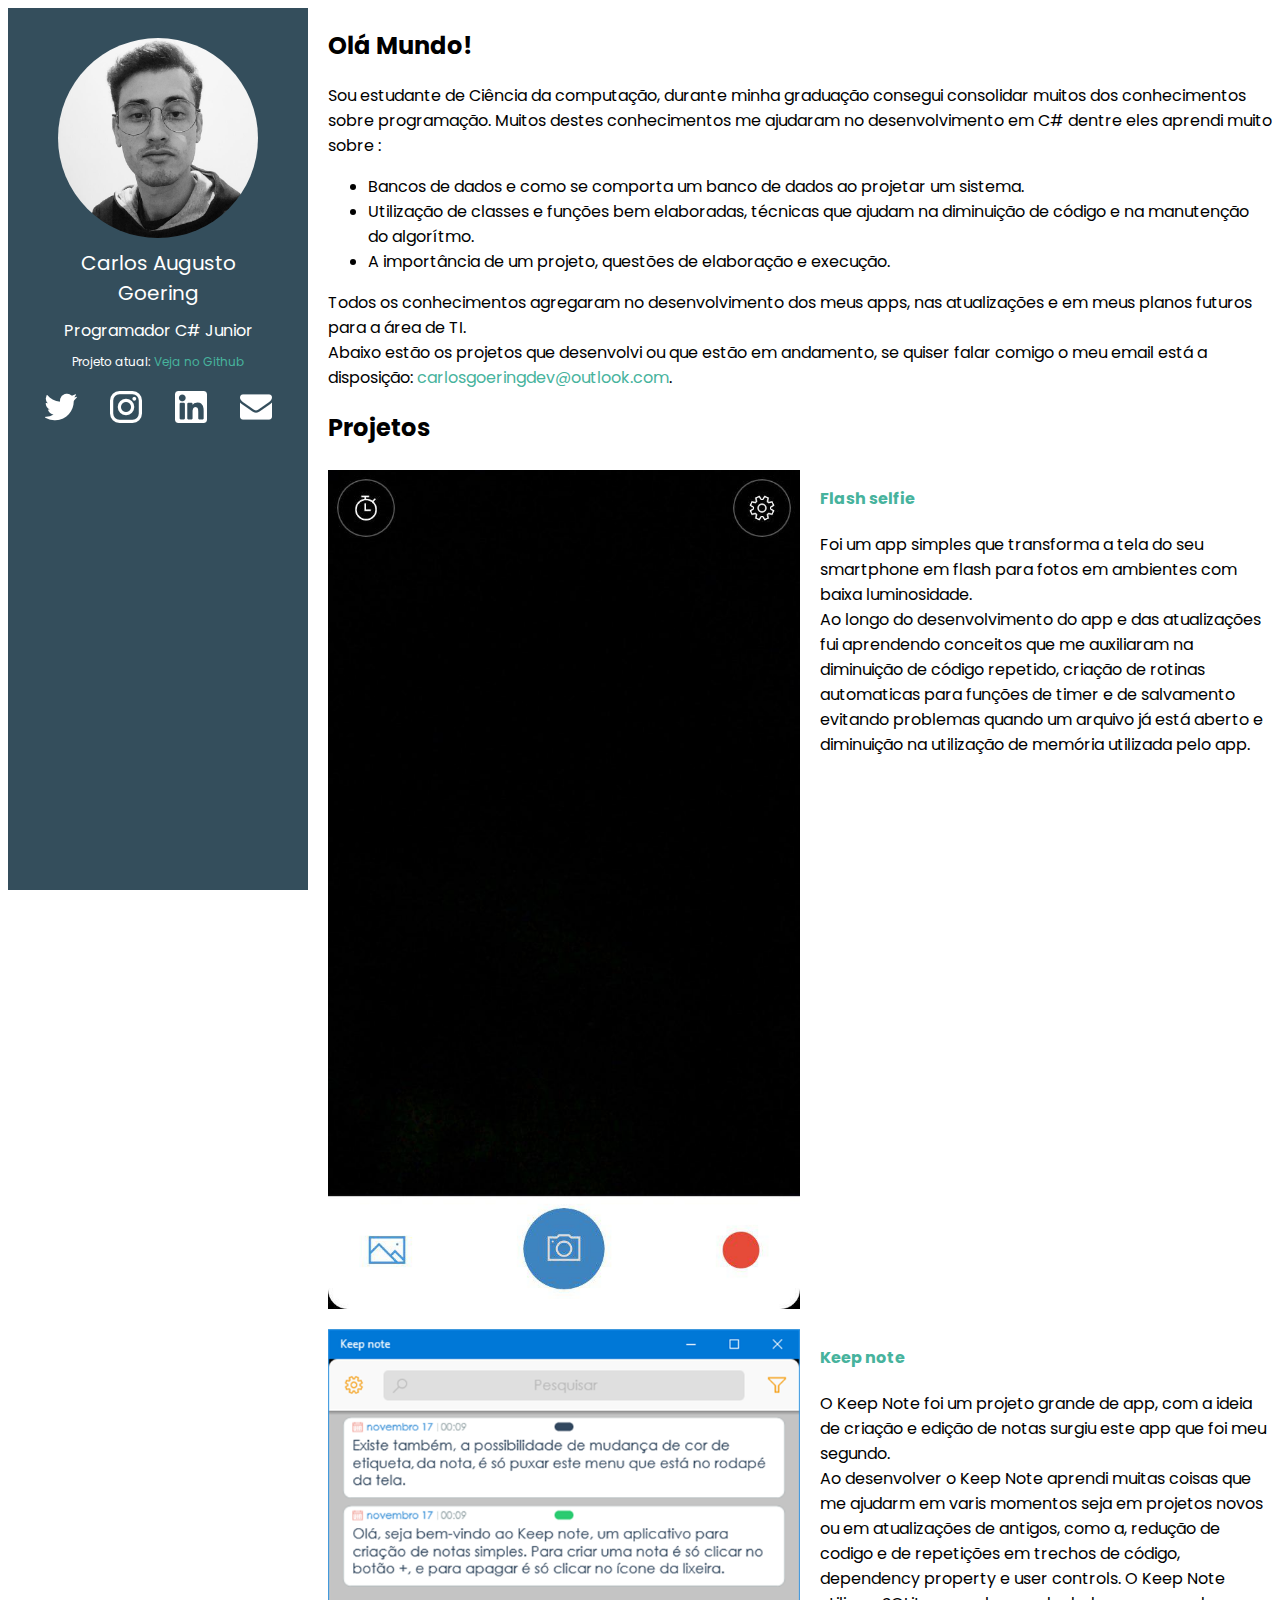
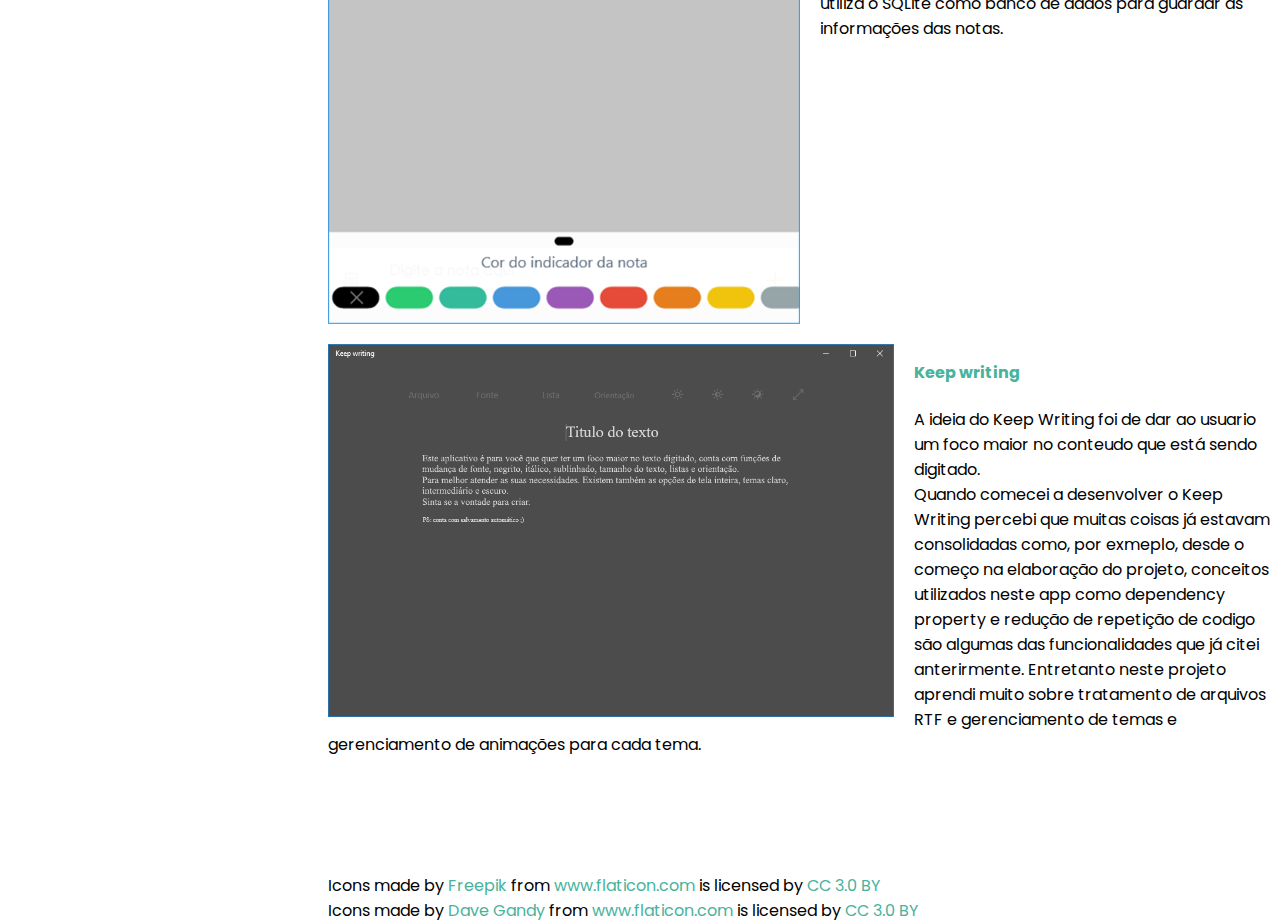
==== index.html @ d2bdf942 "Initial commit" ====
<!DOCTYPE html>
<html lang="pt-BR">
	<head>
		<meta name="viewport" content="width=device-width, initial-scale=1.0">
        <link rel="stylesheet" type="text/css" href="styles.css">
        <link href="https://fonts.googleapis.com/css?family=Poppins&display=swap" rel="stylesheet">
		<title>Carlos Augusto Goering</title>
	</head>
	<body>
        <div class="container" >
            <section class="sidepanel">
                <ul>
                    <li>
                        <i class="fimagecontainer"> <img class="imagemperfil" src="images/photo_2019-07-22_20-27-31.jpg" alt="imagem de perfil"></i>
                        <span class="title" >Carlos Augusto Goering</span>
                        <span class="description" >Programador C# Junior</span>
                        <span class="project">Projeto atual: <a href="https://github.com/carlosgoering">Veja no Github</a></span>
                    </li>
                </ul>
                <section class="logo-container">
                    <ul>
                        <li><a href="https://twitter.com/carlosgoering"><img class="logosocial" src="images/twitter.png" alt="Twitter"></a></li>
                        <li><a href="https://www.instagram.com/carlosgoering/"><img class="logosocial" src="images/instagram.png" alt="Instagram"></a></li>
                        <li><a href="https://www.linkedin.com/in/carlos-goering-88063a160/"><img class="logosocial" src="images/linkedin.png" alt="Linkedin"></a></li>
                        <li><a href="mailto:carlosgoeringdev@outlook.com"><img class="logosocial" src="images/envelope.png" alt="Envie um email"></a></li>
                    </ul>
                </section>
            </section>
            <aside class="content">
                <h2>Olá Mundo!</h2>
                    <p>Sou estudante de Ciência da computação, durante minha graduação consegui consolidar muitos dos conhecimentos sobre programação.  Muitos destes conhecimentos me ajudaram no desenvolvimento em C# dentre eles aprendi muito sobre :<br>
                        <ul>
                            <li>Bancos de dados e como se comporta um banco de dados ao projetar um sistema.</li>
                            <li>Utilização de classes e funções bem elaboradas, técnicas que ajudam na diminuição de código e na manutenção do algorítmo.</li>
                            <li>A importância de um projeto, questões de elaboração e execução.</li>
                        </ul>
                        Todos os conhecimentos agregaram no desenvolvimento dos meus apps, nas atualizações e em meus planos futuros para a área de TI.<br>
                        Abaixo estão os projetos que desenvolvi ou que estão em andamento, se quiser falar comigo o meu email está a disposição: <a href="mailto:carlosgoeringdev@outlook.com">carlosgoeringdev@outlook.com</a>.
                    </p>
                    
                    <section class="projectsection">
                        <h2 class="titleproject">Projetos</h2>
                        <ul class="projectlist">
                            <li class="Project-item">
                                <img class="app-screenshot-portrait" src="images/projects/Flash selfie.png" alt="flash selfie tela inicial">
							    <h4 class="titleprojectlist"><a href="https://www.microsoft.com/pt-br/store/apps/flash-selfie/9nblggh6jbrp">Flash selfie</a></h4>
							    <p class="textprojectitem">Foi um app simples que transforma a tela do seu smartphone em flash para fotos em ambientes com baixa luminosidade.
								<br>
								Ao longo do desenvolvimento do app e das atualizações fui aprendendo conceitos que me auxiliaram na diminuição de código repetido, criação de rotinas automaticas para funções de timer e de salvamento evitando problemas quando um arquivo já está aberto e diminuição na utilização de memória utilizada pelo app.
							    </p>
                            </li>
                            <li class="Project-item">
                                <img class="app-screenshot-portrait" src="images/projects/Keep note.png" alt="Keep note tela inicial">
							    <h4 class="titleprojectlist"><a href="https://www.microsoft.com/pt-br/p/keep-note/9nn2qrgt91nn?activetab=pivot%3Aoverviewtab">Keep note</a></h4>
							    <p class="textprojectitem">O Keep Note foi um projeto grande de app, com a ideia de criação e edição de notas surgiu este app que foi meu segundo.
								<br>
								Ao desenvolver o Keep Note aprendi muitas coisas que me ajudarm em varis momentos seja em projetos novos ou em atualizações de antigos, como a, redução de codigo e de repetições em trechos de código, dependency property e user controls.
								O Keep Note utiliza o SQLite como banco de dados para guardar as informações das notas.
							    </p>
                            </li>
                            <li>
                                <img class="app-screenshot-wide" src="images/projects/Keep writing.PNG" alt="Keep Writing tela inicial">
							    <h4 class="titleprojectlist"><a href="https://www.microsoft.com/pt-br/p/keep-writing/9p1pl6dm9nwb?activetab=pivot:overviewtab">Keep writing</a></h4>
							    <p class="textprojectitem">A ideia do Keep Writing foi de dar ao usuario um foco maior no conteudo que está sendo digitado.
								<br>
								Quando comecei a desenvolver o Keep Writing percebi que muitas coisas já estavam consolidadas como, por exmeplo, desde o começo na elaboração do projeto, conceitos utilizados neste app como dependency property e redução de repetição de codigo são algumas das funcionalidades que já citei anterirmente. Entretanto neste projeto aprendi muito sobre tratamento de arquivos RTF e gerenciamento de temas e gerenciamento de animações para cada tema.  
							    </p>
                            </li>
                        </ul>
                    </section>
            </aside>
            <footer>
                    <div>Icons made by <a href="https://www.flaticon.com/authors/freepik" title="Freepik">Freepik</a> from <a href="https://www.flaticon.com/"                 title="Flaticon">www.flaticon.com</a> is licensed by <a href="http://creativecommons.org/licenses/by/3.0/" title="Creative Commons BY 3.0" target="_blank">CC 3.0 BY</a></div>
					<div>Icons made by <a href="https://www.flaticon.com/authors/dave-gandy" title="Dave Gandy">Dave Gandy</a> from <a href="https://www.flaticon.com/"                 title="Flaticon">www.flaticon.com</a> is licensed by <a href="http://creativecommons.org/licenses/by/3.0/" title="Creative Commons BY 3.0" target="_blank">CC 3.0 BY</a></div>
            </footer>
        </div>
	</body>
</html>
---- styles.css ----
body{
    font-family: 'Poppins', sans-serif;
}

* {
	box-sizing: border-box;
}

.content{
    grid-area:content;
    padding-left: 320px;
    padding-top: 0px;
}

.container{
    width:100%;
    height: 100vh;
    display:grid;
    grid-template-areas: "sidebar""content""footer";
    grid-template-columns: 1fr;
    grid-template-rows: auto auto auto;
}

.sidepanel{
    grid-area: sidebar;
    background-color: #344e5c;
    position:fixed;
    width: 300px;
	height: 98vh;
	padding: 20px;
}

footer{
    grid-area: footer;
    margin-left:320px;
    margin-bottom: 7px;
}

a{
    color: #47B39D;
    text-decoration: none;
}

p{
    color: black;
}

.textmenu-name{
    color:white;
    text-align: center;
    padding-top: 10px;
}
.textmenu-titledev{
    color:white;
    text-align: center;
}
.textmenu-project{
    color: white;
    text-align: center;
    padding-top: 20px;
}

.imagemperfil{
    border-radius: 60%;
    width: 200px;
    height: 200px;
    display: block;
    margin: auto;
}

.sidepanel ul, .logo-container ul{
    display: flex;
    justify-content: space-around;
    list-style-type: none;
    margin: 0;
    padding: 0;
}

span{
    text-align: center;
}

.sidepanel li, .logo-container li{
    padding: 10px;
    display: grid;
    grid-template-columns: auto;
    grid-template-rows: auto auto auto auto ;
    align-items: center;
    grid-row-gap: 10px;
}

.fimagecontainer{
    grid-area: 1 / 1 / 2 / 1;
    text-align: center;
}

.title{
    grid-area: 2 / 1 / 2 / 1;
    font-size: 20px;
}
.description{
    grid-area: 3 / 1 / 3 / 1;
}
.project{
    grid-area: 4 / 1 / 4 / 1;
    font-size: 12px;
}
.logo-container{
    padding-bottom: 100px;
    bottom: 10px;
}

span a{
    animation-name: fontlinkcolor;
    animation-duration: 2s;
    animation-iteration-count: infinite;
    animation-direction: alternate;
}
span a:hover{
    opacity: 0.5;
    color: rgb(255, 255, 255);
}

.sidepanel li, .logo-container li, .fimagecontainer, .title, .description, .project{
    color:white;
}

.projectsection ul{
    list-style-type: none;
    margin: 0;
    padding: 0;
    display:grid;
    grid-template-rows:auto auto auto;
    grid-gap: 10px;
    padding-bottom: 100px;
}

.app-screenshot-portrait, .app-screenshot-wide{
    float:left; 
    margin:5px 20px 5px 0px;
}
.app-screenshot-portrait{
    min-width: 45%;
    max-width: 50%;
}
.app-screenshot-wide{
    min-width: 35%;
    max-width: 60%;
}

@keyframes fontlinkcolor {
    from {color: #47B39D;}
    to {color: white;}
}

@media screen and (max-width: 700px) {
	.content {
        padding-left: 0px;
	}
    
    .sidepanel {
		width: auto;
		height: 290px;
		position: relative;
		display: grid;
        grid-template-columns: auto;
        grid-template-rows: auto auto auto;
        grid-template-areas: "image""text"
        "icons";
    }

    .imagemperfil{
        width: 120px;
        height: 120px;
        grid-area: image;
    }
    
    .textmenu-name, .textmenu-titledev, .textmenu-project{
        display: block;
        grid-area: text;
    }

    .logo-container{
        grid-area: icons;
    }

    footer{
        margin-left:0px;
    }
    .sidepanel li, .logo-container li{
        grid-template-columns: auto;
        grid-template-rows: auto auto auto;
        grid-column-gap: 10px;
        grid-row-gap: 0px;
    }

    .fimagecontainer{
        grid-area: 1 / 1 / 1 / 1;
    }
    .title{
        grid-area: 2 / 1 / 2 / 1;
    }
    .description{
        grid-area: 3 / 1 / 3 / 1;
    }
    .project{
        grid-area: 4 / 1 / 4 / 1;
    }
    .app-screenshot-portrait{
        width: 200px;
    }
    .app-screenshot-wide{
        width: 480px;
    }
}
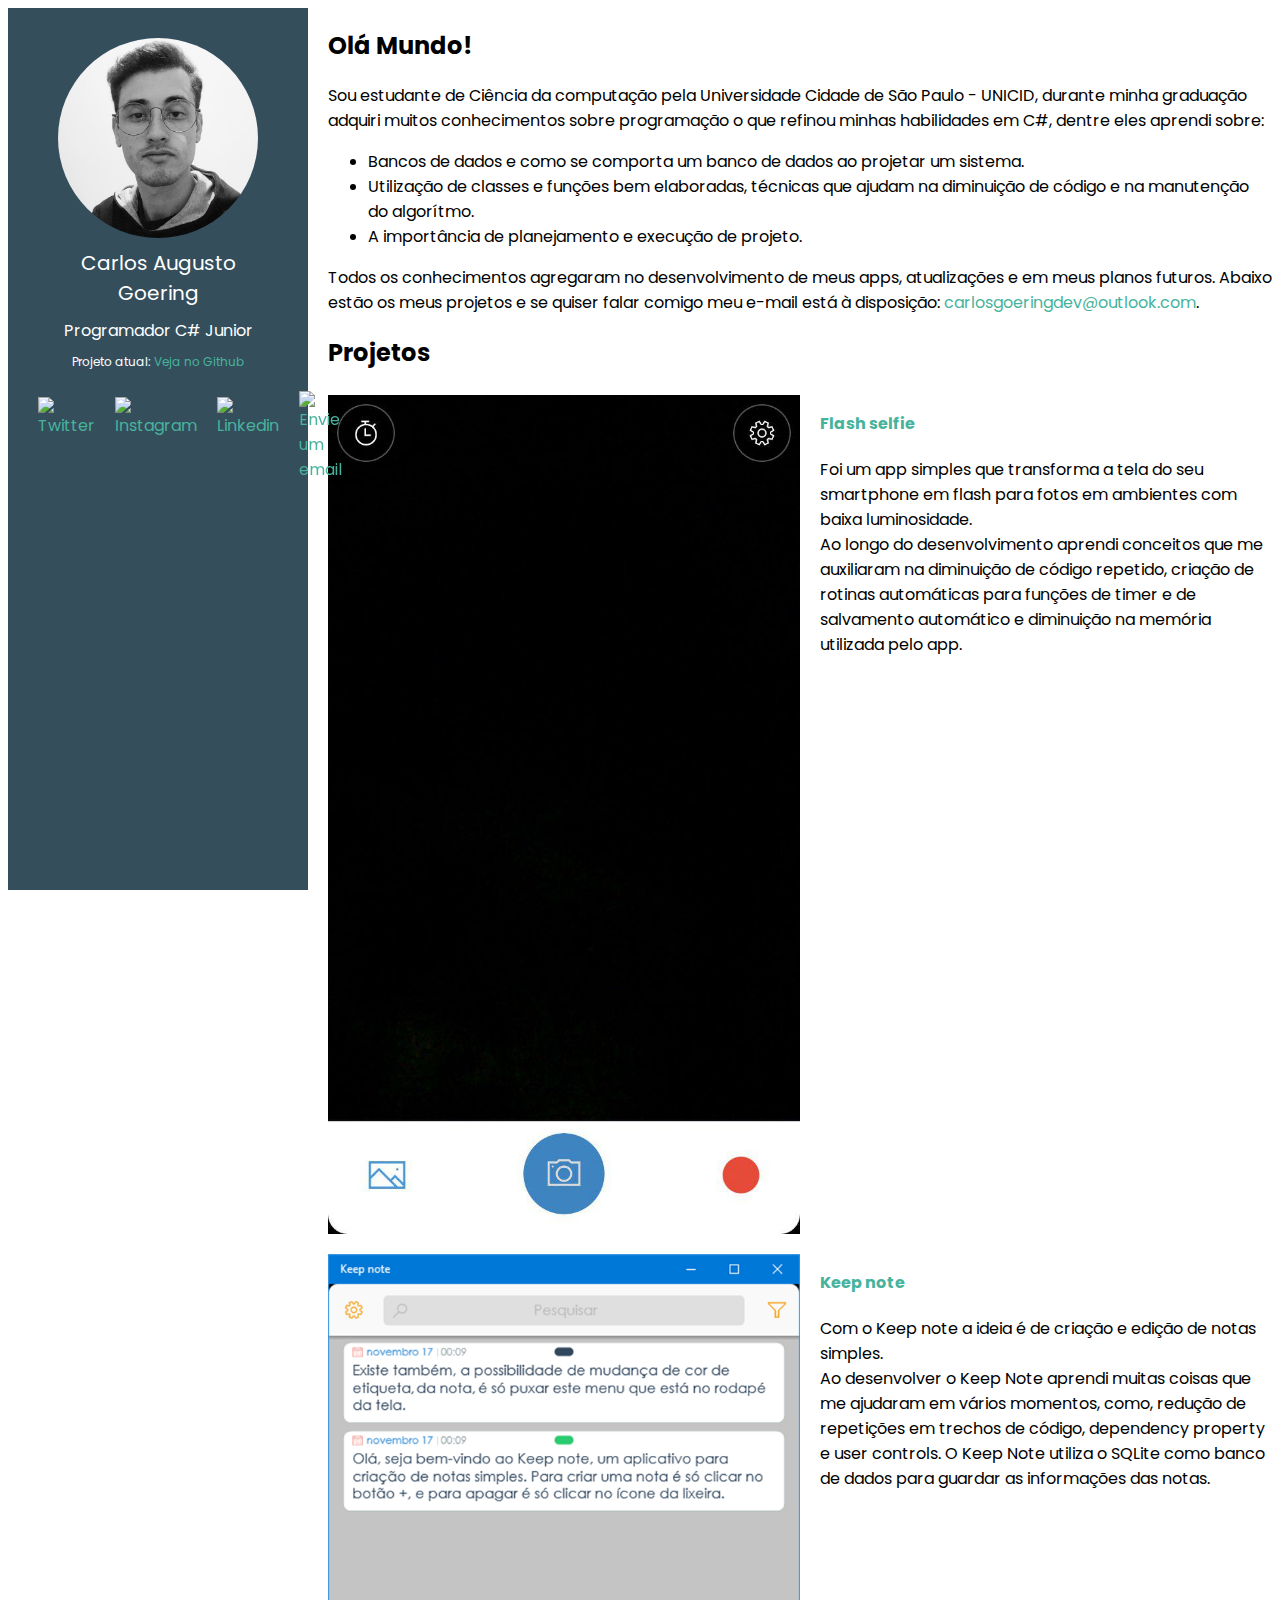
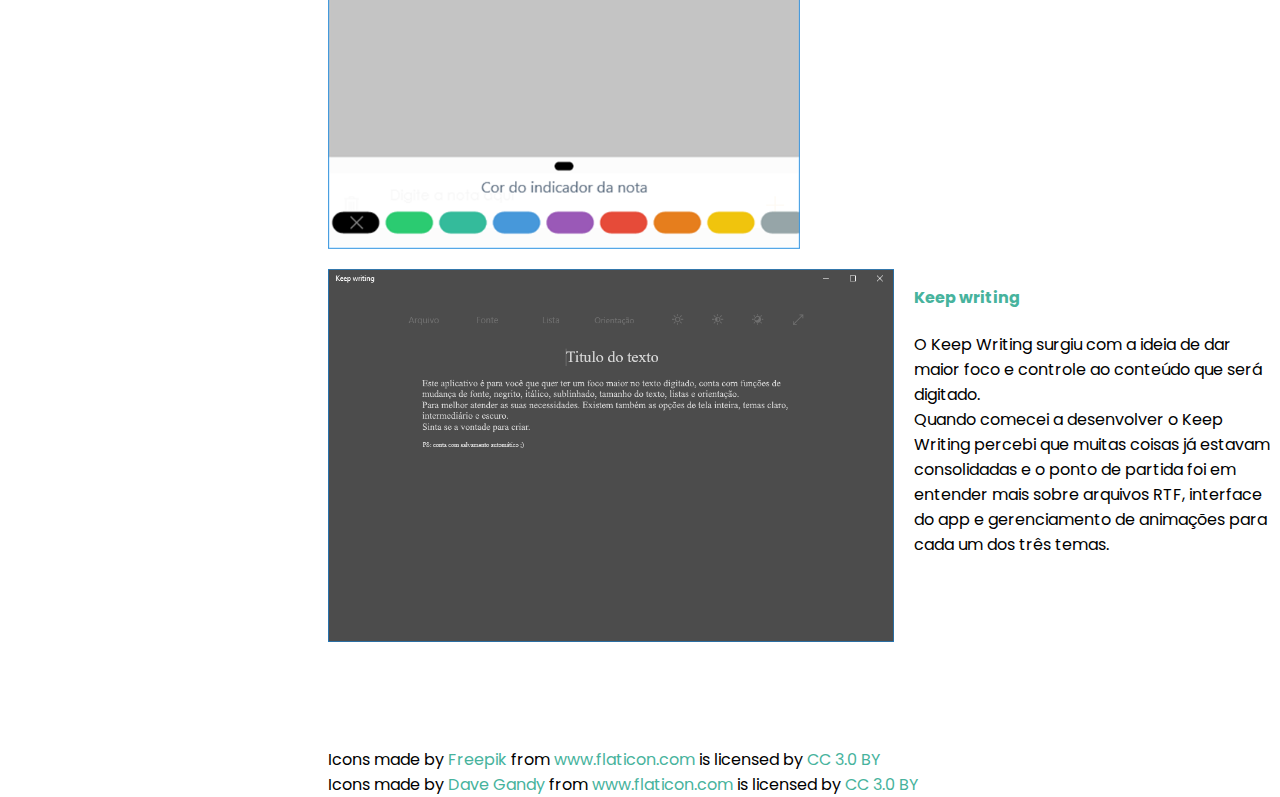
==== commit 6d35d558: "Update indes.html" ====
--- a/index.html
+++ b/index.html
@@ -4,6 +4,8 @@
 		<meta name="viewport" content="width=device-width, initial-scale=1.0">
         <link rel="stylesheet" type="text/css" href="styles.css">
         <link href="https://fonts.googleapis.com/css?family=Poppins&display=swap" rel="stylesheet">
+        <meta charset="UTF-8"/>
+        <link rel="shortcut icon" type="image/png" href="images/favicon.png"/>
 		<title>Carlos Augusto Goering</title>
 	</head>
 	<body>
@@ -19,25 +21,24 @@
                 </ul>
                 <section class="logo-container">
                     <ul>
-                        <li><a href="https://twitter.com/carlosgoering"><img class="logosocial" src="images/twitter.png" alt="Twitter"></a></li>
-                        <li><a href="https://www.instagram.com/carlosgoering/"><img class="logosocial" src="images/instagram.png" alt="Instagram"></a></li>
-                        <li><a href="https://www.linkedin.com/in/carlos-goering-88063a160/"><img class="logosocial" src="images/linkedin.png" alt="Linkedin"></a></li>
-                        <li><a href="mailto:carlosgoeringdev@outlook.com"><img class="logosocial" src="images/envelope.png" alt="Envie um email"></a></li>
+                        <li><a href="https://twitter.com/carlosgoering"><img class="logosocial" src="images/Twitter.svg" alt="Twitter"></a></li>
+                        <li><a href="https://www.instagram.com/carlosgoering/"><img class="logosocial" src="images/Instagram.svg" alt="Instagram"></a></li>
+                        <li><a href="https://www.linkedin.com/in/carlos-goering-88063a160/"><img class="logosocial" src="images/linkedin.svg" alt="Linkedin"></a></li>
+                        <li><a href="mailto:carlosgoeringdev@outlook.com"><img class="logosocial" src="images/Email.svg" alt="Envie um email"></a></li>
                     </ul>
                 </section>
             </section>
             <aside class="content">
                 <h2>Olá Mundo!</h2>
-                    <p>Sou estudante de Ciência da computação, durante minha graduação consegui consolidar muitos dos conhecimentos sobre programação.  Muitos destes conhecimentos me ajudaram no desenvolvimento em C# dentre eles aprendi muito sobre :<br>
+                    <p>Sou estudante de Ciência da computação pela Universidade Cidade de São Paulo - UNICID, durante minha graduação adquiri muitos conhecimentos sobre programação o que refinou minhas habilidades em C#, dentre eles aprendi sobre:<br>
                         <ul>
                             <li>Bancos de dados e como se comporta um banco de dados ao projetar um sistema.</li>
                             <li>Utilização de classes e funções bem elaboradas, técnicas que ajudam na diminuição de código e na manutenção do algorítmo.</li>
-                            <li>A importância de um projeto, questões de elaboração e execução.</li>
+                            <li>A importância de planejamento e execução de projeto.</li>
                         </ul>
-                        Todos os conhecimentos agregaram no desenvolvimento dos meus apps, nas atualizações e em meus planos futuros para a área de TI.<br>
-                        Abaixo estão os projetos que desenvolvi ou que estão em andamento, se quiser falar comigo o meu email está a disposição: <a href="mailto:carlosgoeringdev@outlook.com">carlosgoeringdev@outlook.com</a>.
+                        Todos os conhecimentos agregaram no desenvolvimento de meus apps, atualizações e em meus planos futuros. 
+                        Abaixo estão os meus projetos e se quiser falar comigo meu e-mail está à disposição: <a href="mailto:carlosgoeringdev@outlook.com">carlosgoeringdev@outlook.com</a>.
                     </p>
-                    
                     <section class="projectsection">
                         <h2 class="titleproject">Projetos</h2>
                         <ul class="projectlist">
@@ -46,24 +47,24 @@
 							    <h4 class="titleprojectlist"><a href="https://www.microsoft.com/pt-br/store/apps/flash-selfie/9nblggh6jbrp">Flash selfie</a></h4>
 							    <p class="textprojectitem">Foi um app simples que transforma a tela do seu smartphone em flash para fotos em ambientes com baixa luminosidade.
 								<br>
-								Ao longo do desenvolvimento do app e das atualizações fui aprendendo conceitos que me auxiliaram na diminuição de código repetido, criação de rotinas automaticas para funções de timer e de salvamento evitando problemas quando um arquivo já está aberto e diminuição na utilização de memória utilizada pelo app.
+								Ao longo do desenvolvimento aprendi conceitos que me auxiliaram na diminuição de código repetido, criação de rotinas automáticas para funções de timer e de salvamento automático e diminuição na memória utilizada pelo app.
 							    </p>
                             </li>
                             <li class="Project-item">
                                 <img class="app-screenshot-portrait" src="images/projects/Keep note.png" alt="Keep note tela inicial">
 							    <h4 class="titleprojectlist"><a href="https://www.microsoft.com/pt-br/p/keep-note/9nn2qrgt91nn?activetab=pivot%3Aoverviewtab">Keep note</a></h4>
-							    <p class="textprojectitem">O Keep Note foi um projeto grande de app, com a ideia de criação e edição de notas surgiu este app que foi meu segundo.
+							    <p class="textprojectitem">Com o Keep note a ideia é de criação e edição de notas simples.
 								<br>
-								Ao desenvolver o Keep Note aprendi muitas coisas que me ajudarm em varis momentos seja em projetos novos ou em atualizações de antigos, como a, redução de codigo e de repetições em trechos de código, dependency property e user controls.
-								O Keep Note utiliza o SQLite como banco de dados para guardar as informações das notas.
+								Ao desenvolver o Keep Note aprendi muitas coisas que me ajudaram em vários momentos, como, redução de repetições em trechos de código, dependency property e user controls. 
+                                O Keep Note utiliza o SQLite como banco de dados para guardar as informações das notas. 
 							    </p>
                             </li>
                             <li>
                                 <img class="app-screenshot-wide" src="images/projects/Keep writing.PNG" alt="Keep Writing tela inicial">
 							    <h4 class="titleprojectlist"><a href="https://www.microsoft.com/pt-br/p/keep-writing/9p1pl6dm9nwb?activetab=pivot:overviewtab">Keep writing</a></h4>
-							    <p class="textprojectitem">A ideia do Keep Writing foi de dar ao usuario um foco maior no conteudo que está sendo digitado.
+							    <p class="textprojectitem">O Keep Writing surgiu com a ideia de dar maior foco e controle ao conteúdo que será digitado.
 								<br>
-								Quando comecei a desenvolver o Keep Writing percebi que muitas coisas já estavam consolidadas como, por exmeplo, desde o começo na elaboração do projeto, conceitos utilizados neste app como dependency property e redução de repetição de codigo são algumas das funcionalidades que já citei anterirmente. Entretanto neste projeto aprendi muito sobre tratamento de arquivos RTF e gerenciamento de temas e gerenciamento de animações para cada tema.  
+								Quando comecei a desenvolver o Keep Writing percebi que muitas coisas já estavam consolidadas e o ponto de partida foi em entender mais sobre arquivos RTF, interface do app e gerenciamento de animações para cada um dos três temas.
 							    </p>
                             </li>
                         </ul>
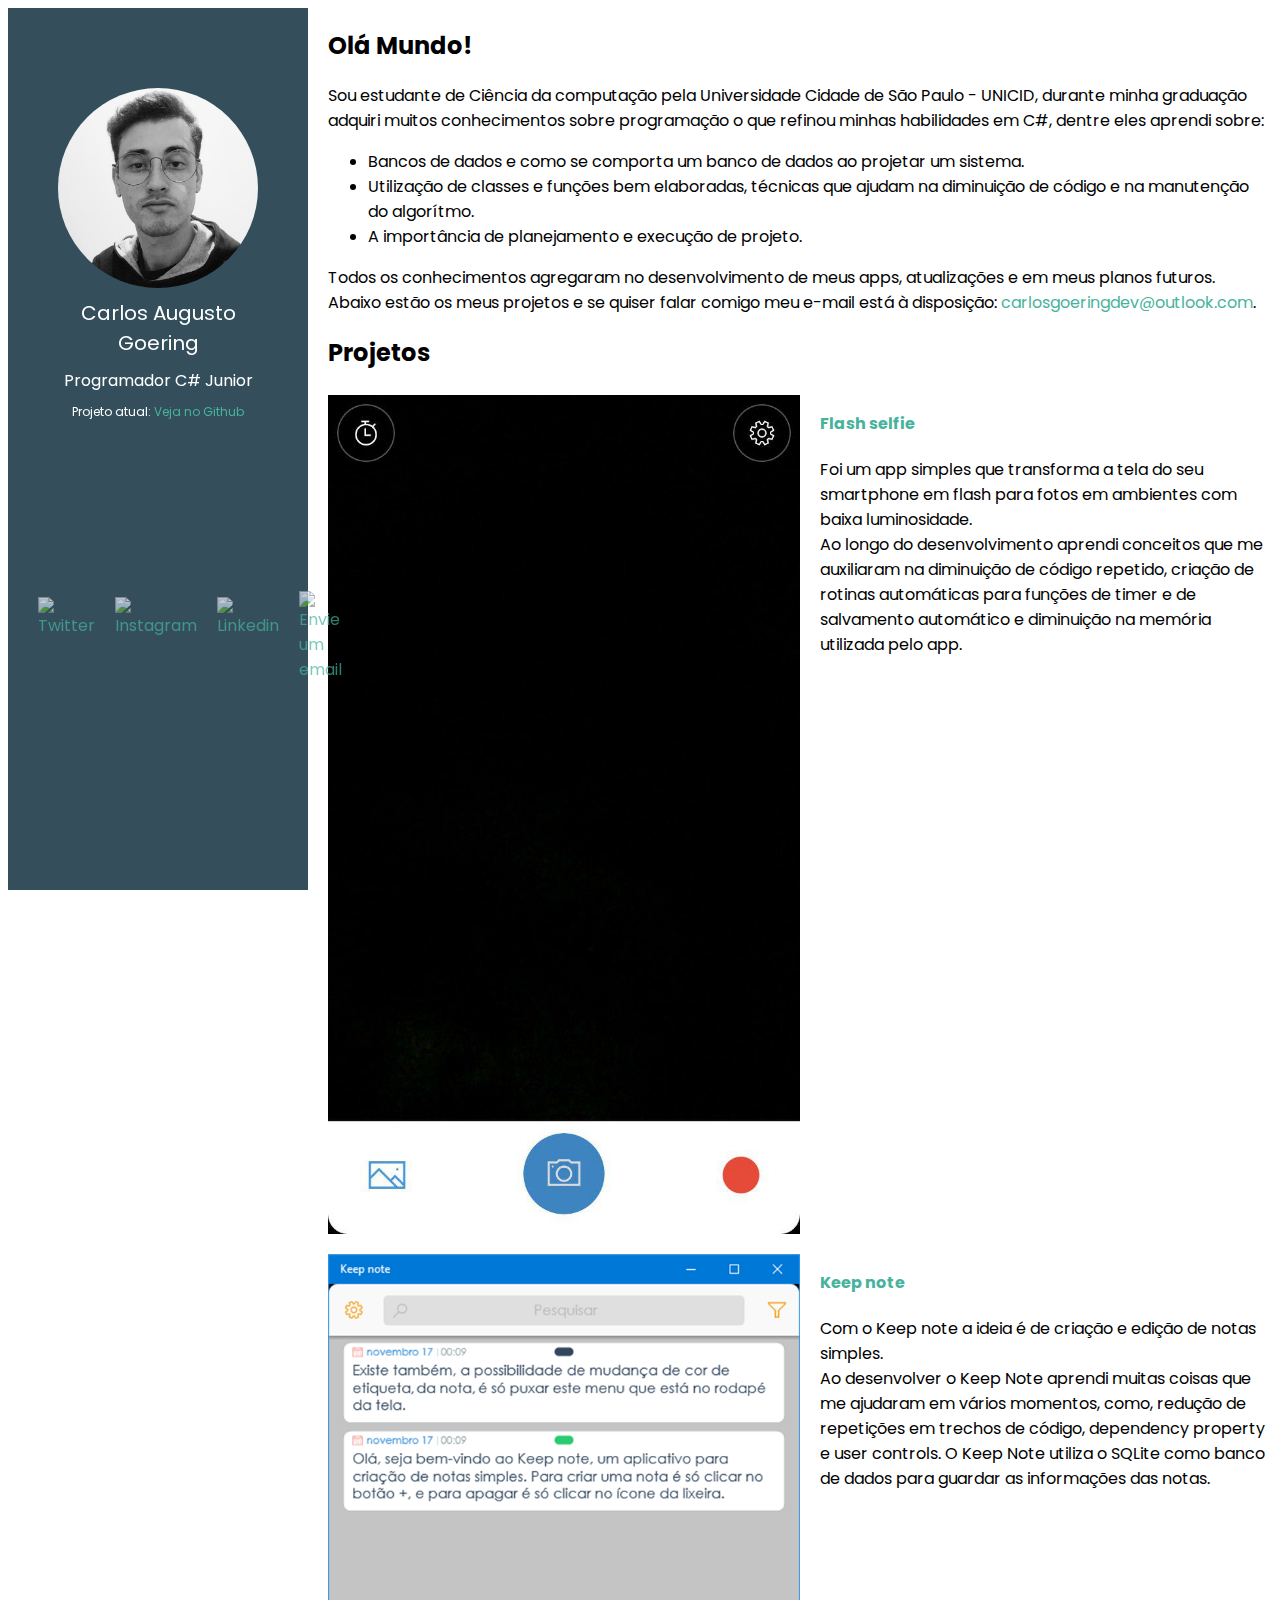
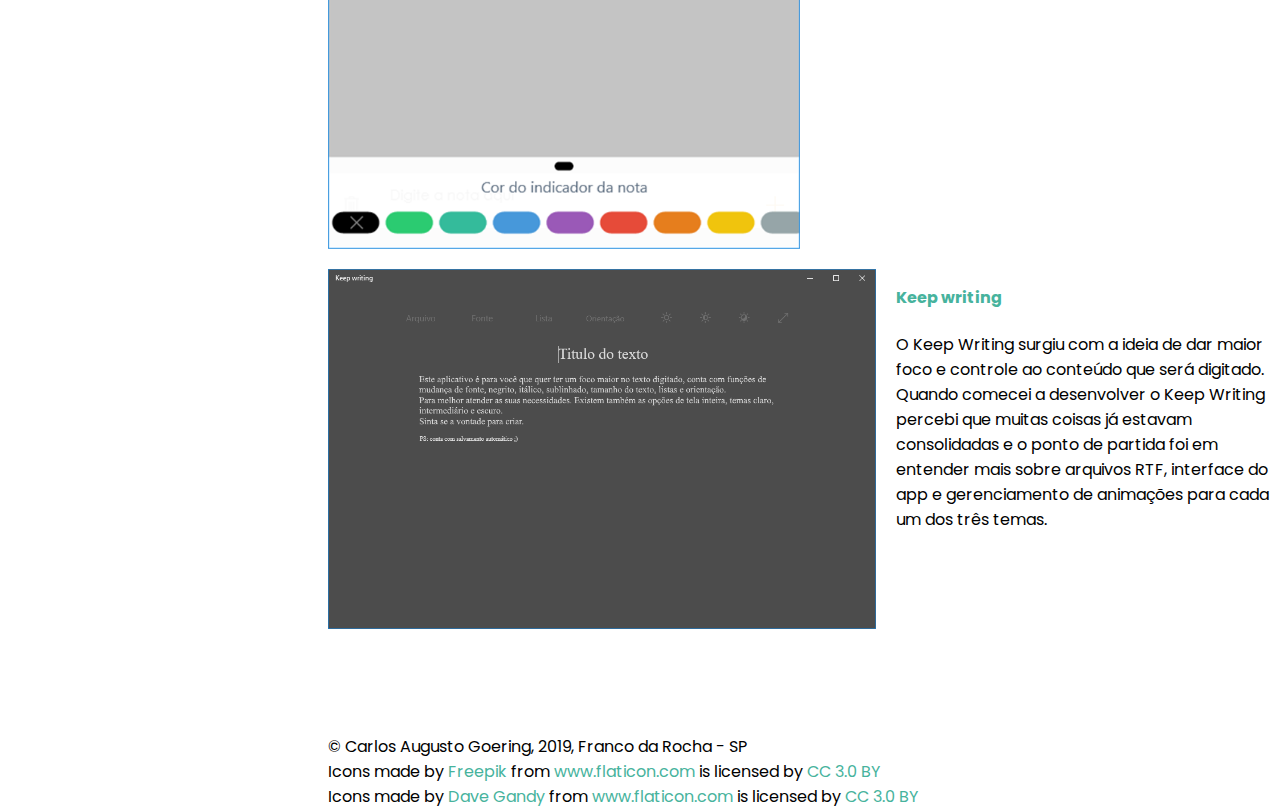
==== commit 56d570dd: "atualização de interface" ====
--- a/index.html
+++ b/index.html
@@ -1,7 +1,17 @@
 <!DOCTYPE html>
 <html lang="pt-BR">
 	<head>
-		<meta name="viewport" content="width=device-width, initial-scale=1.0">
+        <!-- Global site tag (gtag.js) - Google Analytics -->
+        <script async src="https://www.googletagmanager.com/gtag/js?id=UA-144845903-1"></script>
+        <script>
+        window.dataLayer = window.dataLayer || [];
+        function gtag(){dataLayer.push(arguments);}
+        gtag('js', new Date());
+
+        gtag('config', 'UA-144845903-1');
+        </script>
+
+		<meta name="viewport" content="width=device-width, initial-scale=1, maximum-scale=1, user-scalable=0">
         <link rel="stylesheet" type="text/css" href="styles.css">
         <link href="https://fonts.googleapis.com/css?family=Poppins&display=swap" rel="stylesheet">
         <meta charset="UTF-8"/>
@@ -37,6 +47,7 @@
                             <li>A importância de planejamento e execução de projeto.</li>
                         </ul>
                         Todos os conhecimentos agregaram no desenvolvimento de meus apps, atualizações e em meus planos futuros. 
+                        <br>
                         Abaixo estão os meus projetos e se quiser falar comigo meu e-mail está à disposição: <a href="mailto:carlosgoeringdev@outlook.com">carlosgoeringdev@outlook.com</a>.
                     </p>
                     <section class="projectsection">
@@ -65,12 +76,13 @@
 							    <p class="textprojectitem">O Keep Writing surgiu com a ideia de dar maior foco e controle ao conteúdo que será digitado.
 								<br>
 								Quando comecei a desenvolver o Keep Writing percebi que muitas coisas já estavam consolidadas e o ponto de partida foi em entender mais sobre arquivos RTF, interface do app e gerenciamento de animações para cada um dos três temas.
-							    </p>
+                                </p>
                             </li>
                         </ul>
                     </section>
             </aside>
             <footer>
+                    <span> &copy; Carlos Augusto Goering, 2019, Franco da Rocha - SP</span>
                     <div>Icons made by <a href="https://www.flaticon.com/authors/freepik" title="Freepik">Freepik</a> from <a href="https://www.flaticon.com/"                 title="Flaticon">www.flaticon.com</a> is licensed by <a href="http://creativecommons.org/licenses/by/3.0/" title="Creative Commons BY 3.0" target="_blank">CC 3.0 BY</a></div>
 					<div>Icons made by <a href="https://www.flaticon.com/authors/dave-gandy" title="Dave Gandy">Dave Gandy</a> from <a href="https://www.flaticon.com/"                 title="Flaticon">www.flaticon.com</a> is licensed by <a href="http://creativecommons.org/licenses/by/3.0/" title="Creative Commons BY 3.0" target="_blank">CC 3.0 BY</a></div>
             </footer>
--- a/styles.css
+++ b/styles.css
@@ -46,6 +46,12 @@
     color: black;
 }
 
+.logosocial{
+    opacity: 0.7;
+    width:24px;
+    height:24px;
+}
+
 .textmenu-name{
     color:white;
     text-align: center;
@@ -75,6 +81,12 @@
     list-style-type: none;
     margin: 0;
     padding: 0;
+}
+.sidepanel ul{
+    margin-top: 50px;
+}
+.logo-container ul{
+    margin-top: 150px
 }
 
 span{
@@ -105,10 +117,6 @@
 .project{
     grid-area: 4 / 1 / 4 / 1;
     font-size: 12px;
-}
-.logo-container{
-    padding-bottom: 100px;
-    bottom: 10px;
 }
 
 span a{
@@ -146,7 +154,7 @@
 }
 .app-screenshot-wide{
     min-width: 35%;
-    max-width: 60%;
+    max-width: 58%;
 }
 
 @keyframes fontlinkcolor {
@@ -195,6 +203,14 @@
         grid-row-gap: 0px;
     }
 
+    .sidepanel ul, .logo-container ul{
+        margin-top: 0px;
+    }
+    .logo-container{
+        width: 300px;
+        margin: auto;
+    }
+
     .fimagecontainer{
         grid-area: 1 / 1 / 1 / 1;
     }
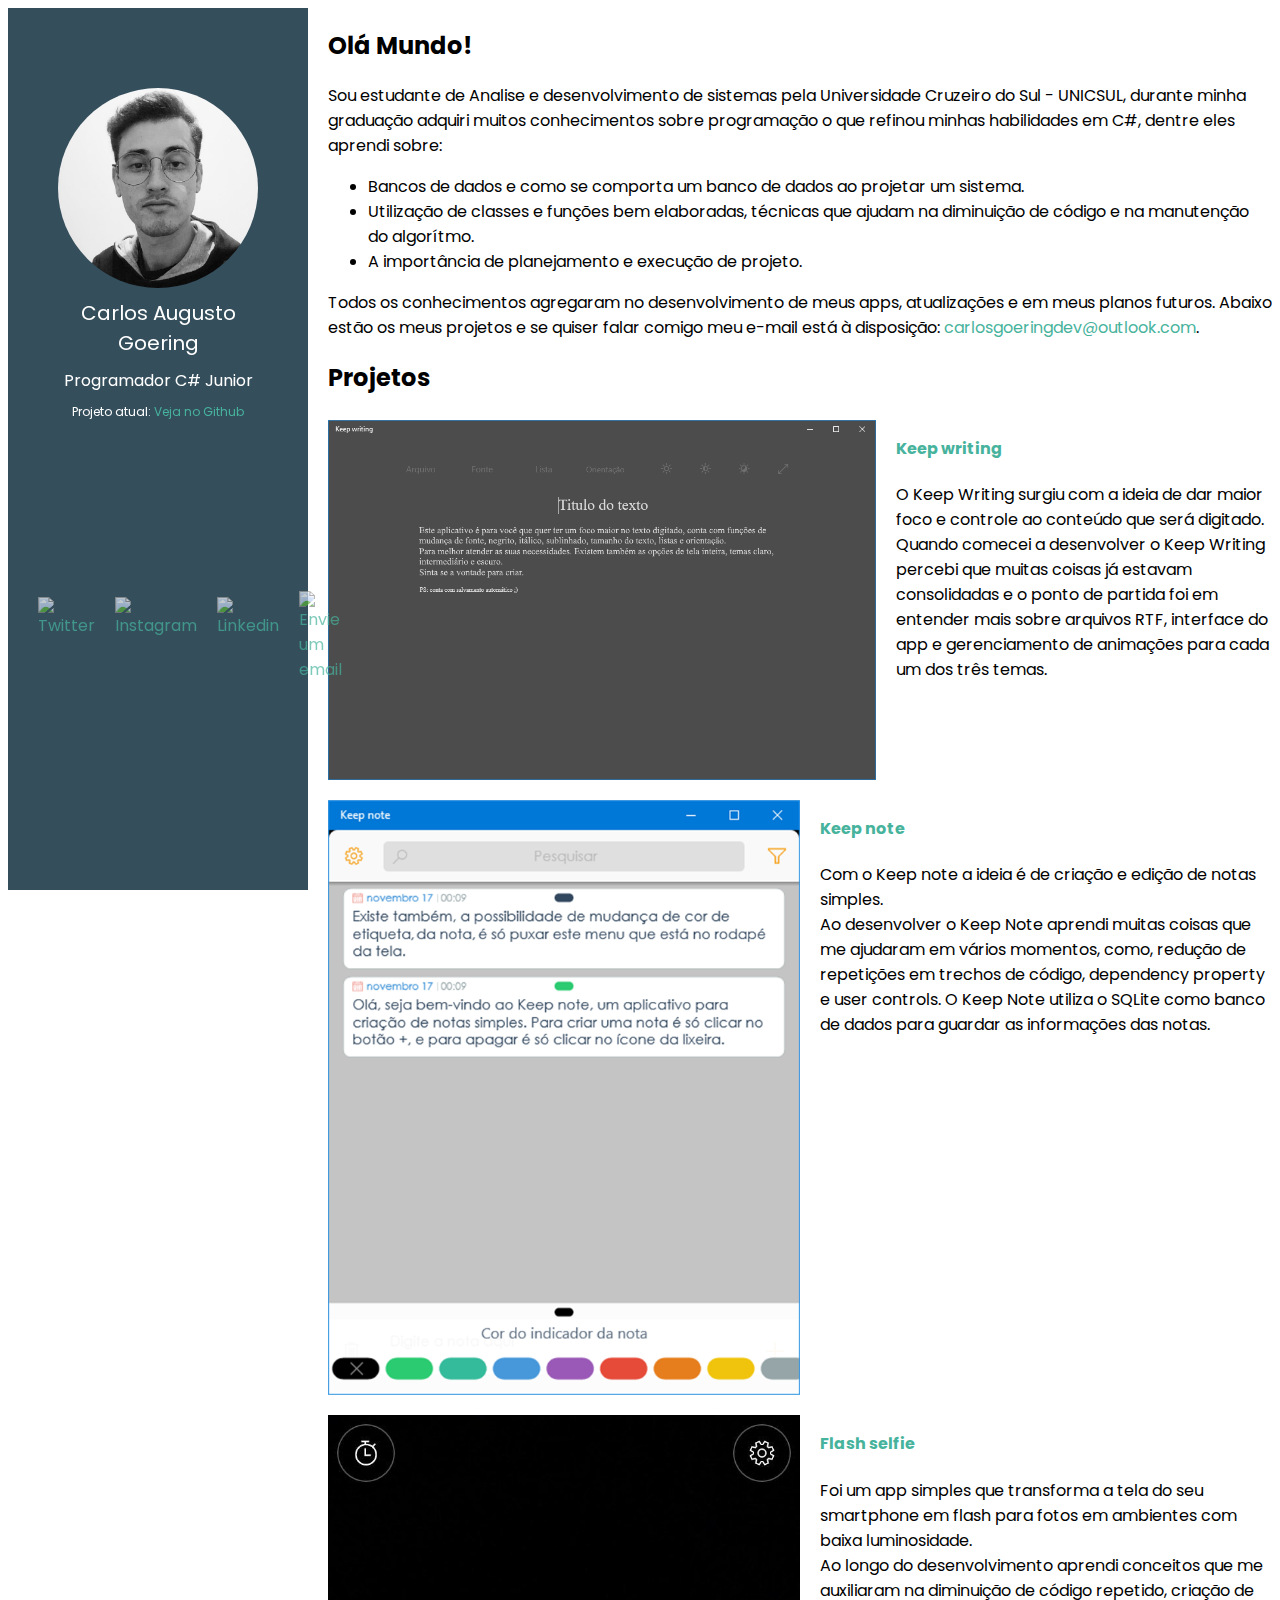
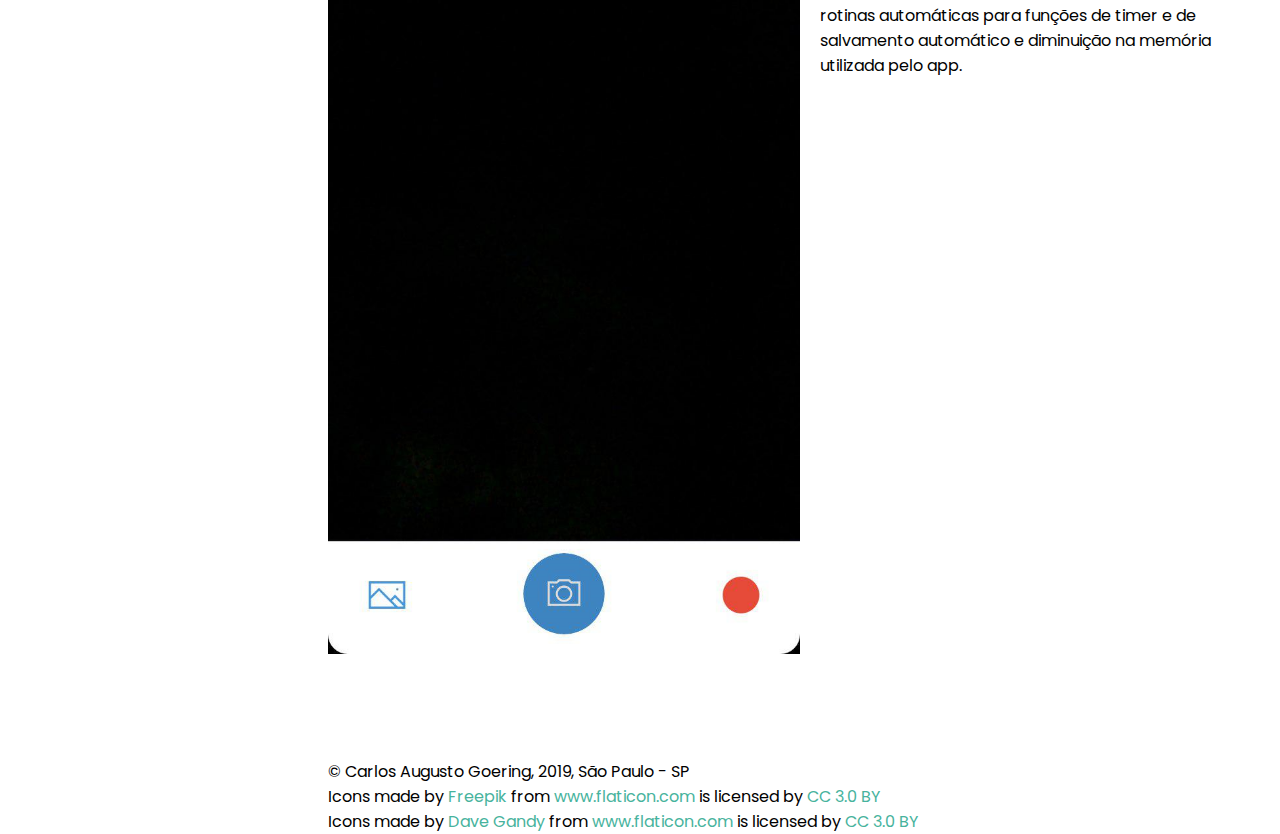
==== commit 34a479d4: "Atualização do site" ====
--- a/index.html
+++ b/index.html
@@ -1,16 +1,6 @@
 <!DOCTYPE html>
 <html lang="pt-BR">
 	<head>
-        <!-- Global site tag (gtag.js) - Google Analytics -->
-        <script async src="https://www.googletagmanager.com/gtag/js?id=UA-144845903-1"></script>
-        <script>
-        window.dataLayer = window.dataLayer || [];
-        function gtag(){dataLayer.push(arguments);}
-        gtag('js', new Date());
-
-        gtag('config', 'UA-144845903-1');
-        </script>
-
 		<meta name="viewport" content="width=device-width, initial-scale=1, maximum-scale=1, user-scalable=0">
         <link rel="stylesheet" type="text/css" href="styles.css">
         <link href="https://fonts.googleapis.com/css?family=Poppins&display=swap" rel="stylesheet">
@@ -40,19 +30,35 @@
             </section>
             <aside class="content">
                 <h2>Olá Mundo!</h2>
-                    <p>Sou estudante de Ciência da computação pela Universidade Cidade de São Paulo - UNICID, durante minha graduação adquiri muitos conhecimentos sobre programação o que refinou minhas habilidades em C#, dentre eles aprendi sobre:<br>
+                    <p>Sou estudante de Analise e desenvolvimento de sistemas pela Universidade Cruzeiro do Sul - UNICSUL, durante minha graduação adquiri muitos conhecimentos sobre programação o que refinou minhas habilidades em C#, dentre eles aprendi sobre:<br>
                         <ul>
                             <li>Bancos de dados e como se comporta um banco de dados ao projetar um sistema.</li>
                             <li>Utilização de classes e funções bem elaboradas, técnicas que ajudam na diminuição de código e na manutenção do algorítmo.</li>
                             <li>A importância de planejamento e execução de projeto.</li>
                         </ul>
                         Todos os conhecimentos agregaram no desenvolvimento de meus apps, atualizações e em meus planos futuros. 
-                        <br>
                         Abaixo estão os meus projetos e se quiser falar comigo meu e-mail está à disposição: <a href="mailto:carlosgoeringdev@outlook.com">carlosgoeringdev@outlook.com</a>.
                     </p>
                     <section class="projectsection">
                         <h2 class="titleproject">Projetos</h2>
                         <ul class="projectlist">
+                            <li>
+                                <img class="app-screenshot-wide" src="images/projects/Keep writing.PNG" alt="Keep Writing tela inicial">
+							    <h4 class="titleprojectlist"><a href="https://www.microsoft.com/pt-br/p/keep-writing/9p1pl6dm9nwb?activetab=pivot:overviewtab">Keep writing</a></h4>
+							    <p class="textprojectitem">O Keep Writing surgiu com a ideia de dar maior foco e controle ao conteúdo que será digitado.
+								<br>
+								Quando comecei a desenvolver o Keep Writing percebi que muitas coisas já estavam consolidadas e o ponto de partida foi em entender mais sobre arquivos RTF, interface do app e gerenciamento de animações para cada um dos três temas.
+							    </p>
+                            </li>
+                            <li class="Project-item">
+                                    <img class="app-screenshot-portrait" src="images/projects/Keep note.png" alt="Keep note tela inicial">
+                                    <h4 class="titleprojectlist"><a href="https://www.microsoft.com/pt-br/p/keep-note/9nn2qrgt91nn?activetab=pivot%3Aoverviewtab">Keep note</a></h4>
+                                    <p class="textprojectitem">Com o Keep note a ideia é de criação e edição de notas simples.
+                                    <br>
+                                    Ao desenvolver o Keep Note aprendi muitas coisas que me ajudaram em vários momentos, como, redução de repetições em trechos de código, dependency property e user controls. 
+                                    O Keep Note utiliza o SQLite como banco de dados para guardar as informações das notas. 
+                                    </p>
+                            </li>
                             <li class="Project-item">
                                 <img class="app-screenshot-portrait" src="images/projects/Flash selfie.png" alt="flash selfie tela inicial">
 							    <h4 class="titleprojectlist"><a href="https://www.microsoft.com/pt-br/store/apps/flash-selfie/9nblggh6jbrp">Flash selfie</a></h4>
@@ -60,29 +66,12 @@
 								<br>
 								Ao longo do desenvolvimento aprendi conceitos que me auxiliaram na diminuição de código repetido, criação de rotinas automáticas para funções de timer e de salvamento automático e diminuição na memória utilizada pelo app.
 							    </p>
-                            </li>
-                            <li class="Project-item">
-                                <img class="app-screenshot-portrait" src="images/projects/Keep note.png" alt="Keep note tela inicial">
-							    <h4 class="titleprojectlist"><a href="https://www.microsoft.com/pt-br/p/keep-note/9nn2qrgt91nn?activetab=pivot%3Aoverviewtab">Keep note</a></h4>
-							    <p class="textprojectitem">Com o Keep note a ideia é de criação e edição de notas simples.
-								<br>
-								Ao desenvolver o Keep Note aprendi muitas coisas que me ajudaram em vários momentos, como, redução de repetições em trechos de código, dependency property e user controls. 
-                                O Keep Note utiliza o SQLite como banco de dados para guardar as informações das notas. 
-							    </p>
-                            </li>
-                            <li>
-                                <img class="app-screenshot-wide" src="images/projects/Keep writing.PNG" alt="Keep Writing tela inicial">
-							    <h4 class="titleprojectlist"><a href="https://www.microsoft.com/pt-br/p/keep-writing/9p1pl6dm9nwb?activetab=pivot:overviewtab">Keep writing</a></h4>
-							    <p class="textprojectitem">O Keep Writing surgiu com a ideia de dar maior foco e controle ao conteúdo que será digitado.
-								<br>
-								Quando comecei a desenvolver o Keep Writing percebi que muitas coisas já estavam consolidadas e o ponto de partida foi em entender mais sobre arquivos RTF, interface do app e gerenciamento de animações para cada um dos três temas.
-                                </p>
-                            </li>
+                            </li>                           
                         </ul>
                     </section>
             </aside>
             <footer>
-                    <span> &copy; Carlos Augusto Goering, 2019, Franco da Rocha - SP</span>
+                    <div> &copy; Carlos Augusto Goering, 2019, São Paulo - SP</div>
                     <div>Icons made by <a href="https://www.flaticon.com/authors/freepik" title="Freepik">Freepik</a> from <a href="https://www.flaticon.com/"                 title="Flaticon">www.flaticon.com</a> is licensed by <a href="http://creativecommons.org/licenses/by/3.0/" title="Creative Commons BY 3.0" target="_blank">CC 3.0 BY</a></div>
 					<div>Icons made by <a href="https://www.flaticon.com/authors/dave-gandy" title="Dave Gandy">Dave Gandy</a> from <a href="https://www.flaticon.com/"                 title="Flaticon">www.flaticon.com</a> is licensed by <a href="http://creativecommons.org/licenses/by/3.0/" title="Creative Commons BY 3.0" target="_blank">CC 3.0 BY</a></div>
             </footer>
